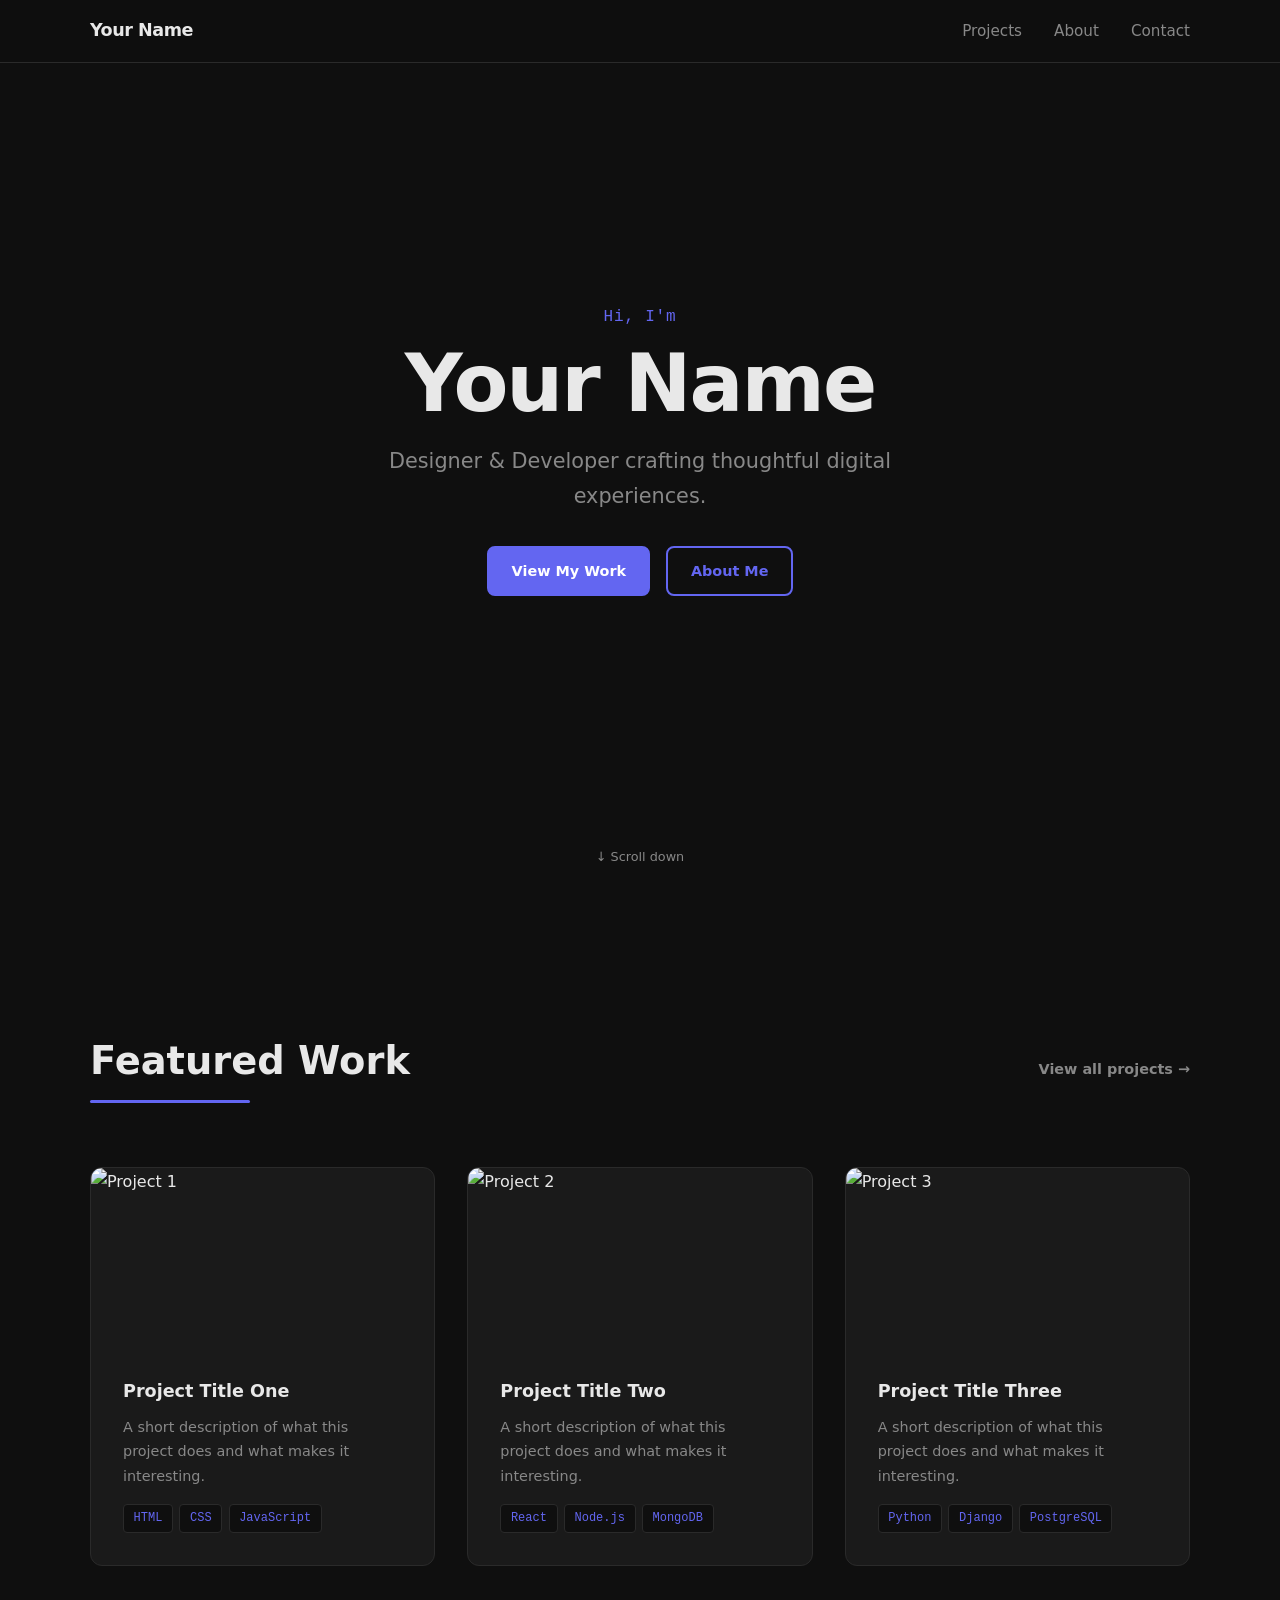
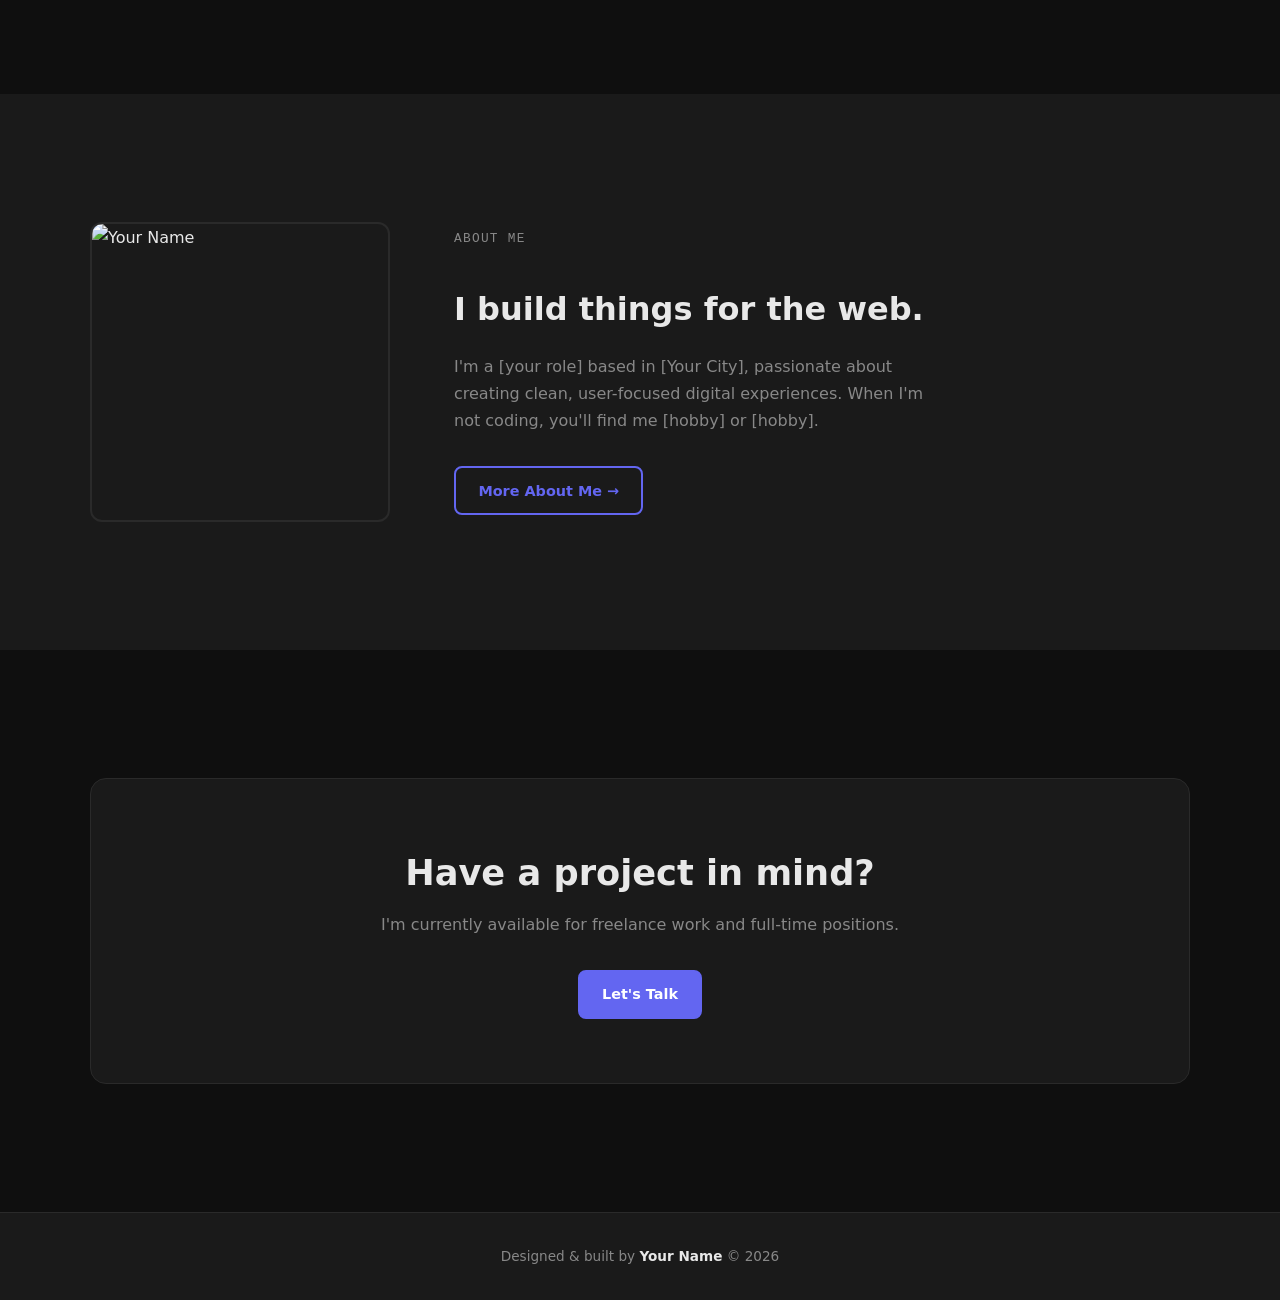
==== index.html @ aed9bfa1 "Initial portfolio website Co-Authored-By: Claude Sonnet 4.6 <noreply@anthropic.com>" ====
<!DOCTYPE html>
<html lang="en">
<head>
  <meta charset="UTF-8" />
  <meta name="viewport" content="width=device-width, initial-scale=1.0" />
  <title>Your Name — Portfolio</title>
  <link rel="stylesheet" href="styles.css" />
</head>
<body>

  <!-- ========== NAV ========== -->
  <nav id="navbar">
    <div class="nav-inner">
      <a class="nav-logo" href="index.html">Your Name</a>
      <ul class="nav-links">
        <li><a href="projects.html">Projects</a></li>
        <li><a href="about.html">About</a></li>
        <li><a href="contact.html">Contact</a></li>
      </ul>
      <button class="nav-toggle" aria-label="Toggle menu">&#9776;</button>
    </div>
  </nav>

  <!-- ========== HERO ========== -->
  <section id="hero">
    <div class="hero-content">
      <p class="hero-greeting">Hi, I'm</p>
      <h1 class="hero-name">Your Name</h1>
      <p class="hero-tagline">Designer &amp; Developer crafting thoughtful digital experiences.</p>
      <div class="hero-cta">
        <a href="projects.html" class="btn btn-primary">View My Work</a>
        <a href="about.html" class="btn btn-outline">About Me</a>
      </div>
    </div>
    <div class="hero-scroll-hint">&#8595; Scroll down</div>
  </section>

  <!-- ========== FEATURED WORK ========== -->
  <section id="featured">
    <div class="container">
      <div class="section-header">
        <h2 class="section-title">Featured Work</h2>
        <a href="projects.html" class="section-link">View all projects &rarr;</a>
      </div>
      <div class="projects-grid">

        <article class="project-card fade-in">
          <a href="projects/project-1.html" class="project-card-link">
            <div class="project-img">
              <img src="https://placehold.co/600x340?text=Project+1" alt="Project 1" />
            </div>
            <div class="project-info">
              <h3>Project Title One</h3>
              <p>A short description of what this project does and what makes it interesting.</p>
              <div class="project-tags">
                <span>HTML</span><span>CSS</span><span>JavaScript</span>
              </div>
            </div>
          </a>
        </article>

        <article class="project-card fade-in">
          <a href="projects/project-2.html" class="project-card-link">
            <div class="project-img">
              <img src="https://placehold.co/600x340?text=Project+2" alt="Project 2" />
            </div>
            <div class="project-info">
              <h3>Project Title Two</h3>
              <p>A short description of what this project does and what makes it interesting.</p>
              <div class="project-tags">
                <span>React</span><span>Node.js</span><span>MongoDB</span>
              </div>
            </div>
          </a>
        </article>

        <article class="project-card fade-in">
          <a href="projects/project-3.html" class="project-card-link">
            <div class="project-img">
              <img src="https://placehold.co/600x340?text=Project+3" alt="Project 3" />
            </div>
            <div class="project-info">
              <h3>Project Title Three</h3>
              <p>A short description of what this project does and what makes it interesting.</p>
              <div class="project-tags">
                <span>Python</span><span>Django</span><span>PostgreSQL</span>
              </div>
            </div>
          </a>
        </article>

      </div>
    </div>
  </section>

  <!-- ========== ABOUT TEASER ========== -->
  <section id="about-teaser">
    <div class="container">
      <div class="about-teaser-grid fade-in">
        <div class="about-teaser-photo">
          <img src="https://placehold.co/400x400?text=Your+Photo" alt="Your Name" />
        </div>
        <div class="about-teaser-text">
          <p class="label">About me</p>
          <h2>I build things for the web.</h2>
          <p>
            I'm a [your role] based in [Your City], passionate about creating
            clean, user-focused digital experiences. When I'm not coding, you'll
            find me [hobby] or [hobby].
          </p>
          <a href="about.html" class="btn btn-outline">More About Me &rarr;</a>
        </div>
      </div>
    </div>
  </section>

  <!-- ========== CTA BANNER ========== -->
  <section id="cta-banner">
    <div class="container">
      <div class="cta-banner-inner fade-in">
        <h2>Have a project in mind?</h2>
        <p>I'm currently available for freelance work and full-time positions.</p>
        <a href="contact.html" class="btn btn-primary">Let's Talk</a>
      </div>
    </div>
  </section>

  <!-- ========== FOOTER ========== -->
  <footer>
    <p>Designed &amp; built by <strong>Your Name</strong> &copy; <span class="year"></span></p>
  </footer>

  <script src="script.js"></script>
</body>
</html>
---- styles.css ----
/* ============================================================
   PORTFOLIO — STYLES
   Edit the variables below to change colors, fonts, and spacing
   ============================================================ */

/* ---------- DESIGN TOKENS ---------- */
:root {
  /* Colors — change these to match your brand */
  --color-bg:        #0f0f0f;
  --color-surface:   #1a1a1a;
  --color-border:    #2a2a2a;
  --color-text:      #e8e8e8;
  --color-muted:     #888888;
  --color-accent:    #6366f1;   /* indigo — swap for any hex you like */
  --color-accent-h:  #818cf8;   /* lighter hover state */

  /* Typography */
  --font-sans: 'Segoe UI', system-ui, -apple-system, sans-serif;
  --font-mono: 'Fira Code', 'Cascadia Code', monospace;

  /* Spacing scale */
  --space-xs:  0.5rem;
  --space-sm:  1rem;
  --space-md:  2rem;
  --space-lg:  4rem;
  --space-xl:  8rem;

  /* Layout */
  --max-width: 1100px;
  --radius:    8px;

  /* Transitions */
  --transition: 0.2s ease;
}

/* ---------- RESET & BASE ---------- */
*, *::before, *::after { box-sizing: border-box; margin: 0; padding: 0; }

html { scroll-behavior: smooth; }

body {
  font-family: var(--font-sans);
  background-color: var(--color-bg);
  color: var(--color-text);
  line-height: 1.7;
  font-size: 1rem;
}

img { display: block; max-width: 100%; height: auto; }

a { color: var(--color-accent); text-decoration: none; transition: color var(--transition); }
a:hover { color: var(--color-accent-h); }

ul { list-style: none; }

/* ---------- LAYOUT HELPERS ---------- */
.container {
  width: 90%;
  max-width: var(--max-width);
  margin-inline: auto;
}

section {
  padding: var(--space-xl) 0;
}

.section-title {
  font-size: clamp(1.6rem, 4vw, 2.4rem);
  font-weight: 700;
  margin-bottom: var(--space-lg);
  position: relative;
  display: inline-block;
}

.section-title::after {
  content: '';
  display: block;
  width: 50%;
  height: 3px;
  background: var(--color-accent);
  margin-top: 0.4rem;
  border-radius: 2px;
}

/* ---------- BUTTONS ---------- */
.btn {
  display: inline-block;
  padding: 0.65rem 1.4rem;
  border-radius: var(--radius);
  font-weight: 600;
  font-size: 0.9rem;
  cursor: pointer;
  border: 2px solid transparent;
  transition: background var(--transition), color var(--transition), border-color var(--transition), transform var(--transition);
}

.btn:hover { transform: translateY(-2px); }

.btn-primary {
  background: var(--color-accent);
  color: #fff;
  border-color: var(--color-accent);
}
.btn-primary:hover {
  background: var(--color-accent-h);
  border-color: var(--color-accent-h);
  color: #fff;
}

.btn-outline {
  background: transparent;
  color: var(--color-accent);
  border-color: var(--color-accent);
}
.btn-outline:hover {
  background: var(--color-accent);
  color: #fff;
}

.btn-sm { padding: 0.4rem 0.9rem; font-size: 0.8rem; }

/* ---------- NAVIGATION ---------- */
#navbar {
  position: fixed;
  top: 0;
  width: 100%;
  z-index: 1000;
  background: rgba(15, 15, 15, 0.85);
  backdrop-filter: blur(10px);
  border-bottom: 1px solid var(--color-border);
  transition: background var(--transition);
}

.nav-inner {
  display: flex;
  align-items: center;
  justify-content: space-between;
  max-width: var(--max-width);
  width: 90%;
  margin-inline: auto;
  padding: 1rem 0;
}

.nav-logo {
  font-weight: 700;
  font-size: 1.1rem;
  color: var(--color-text);
  letter-spacing: -0.5px;
}
.nav-logo:hover { color: var(--color-accent); }

.nav-links {
  display: flex;
  gap: var(--space-md);
}

.nav-links a {
  color: var(--color-muted);
  font-size: 0.95rem;
  font-weight: 500;
}
.nav-links a:hover { color: var(--color-text); }

.nav-toggle {
  display: none;
  background: none;
  border: none;
  color: var(--color-text);
  font-size: 1.5rem;
  cursor: pointer;
}

/* Mobile nav */
@media (max-width: 640px) {
  .nav-toggle { display: block; }

  .nav-links {
    display: none;
    flex-direction: column;
    position: absolute;
    top: 100%;
    left: 0;
    width: 100%;
    background: var(--color-surface);
    padding: var(--space-sm) var(--space-md);
    gap: var(--space-sm);
    border-bottom: 1px solid var(--color-border);
  }

  .nav-links.open { display: flex; }
}

/* ---------- HERO ---------- */
#hero {
  min-height: 100vh;
  display: flex;
  flex-direction: column;
  align-items: center;
  justify-content: center;
  text-align: center;
  padding: var(--space-lg) var(--space-sm);
  position: relative;
}

.hero-greeting {
  color: var(--color-accent);
  font-family: var(--font-mono);
  font-size: 1rem;
  margin-bottom: var(--space-xs);
  letter-spacing: 0.05em;
}

.hero-name {
  font-size: clamp(2.8rem, 8vw, 5rem);
  font-weight: 800;
  line-height: 1.1;
  letter-spacing: -2px;
  margin-bottom: var(--space-sm);
}

.hero-tagline {
  font-size: clamp(1rem, 2.5vw, 1.3rem);
  color: var(--color-muted);
  max-width: 520px;
  margin-bottom: var(--space-md);
}

.hero-cta {
  display: flex;
  gap: var(--space-sm);
  flex-wrap: wrap;
  justify-content: center;
}

.hero-scroll-hint {
  position: absolute;
  bottom: 2rem;
  font-size: 0.8rem;
  color: var(--color-muted);
  animation: bounce 2s infinite;
}

@keyframes bounce {
  0%, 100% { transform: translateY(0); }
  50%       { transform: translateY(6px); }
}

/* ---------- ABOUT ---------- */
#about { background: var(--color-surface); }

.about-grid {
  display: grid;
  grid-template-columns: 280px 1fr;
  gap: var(--space-lg);
  align-items: center;
}

.about-photo img {
  border-radius: 12px;
  width: 100%;
  aspect-ratio: 1;
  object-fit: cover;
  border: 2px solid var(--color-border);
}

.about-text p {
  color: var(--color-muted);
  margin-bottom: var(--space-sm);
}

.about-text strong { color: var(--color-text); }

@media (max-width: 768px) {
  .about-grid {
    grid-template-columns: 1fr;
    text-align: center;
  }
  .about-photo { max-width: 220px; margin-inline: auto; }
}

/* ---------- PROJECTS ---------- */
.projects-grid {
  display: grid;
  grid-template-columns: repeat(auto-fill, minmax(300px, 1fr));
  gap: var(--space-md);
}

.project-card {
  background: var(--color-surface);
  border: 1px solid var(--color-border);
  border-radius: 12px;
  overflow: hidden;
  transition: transform var(--transition), border-color var(--transition);
}
.project-card:hover {
  transform: translateY(-4px);
  border-color: var(--color-accent);
}

.project-img img {
  width: 100%;
  aspect-ratio: 16 / 9;
  object-fit: cover;
}

.project-info {
  padding: var(--space-sm) var(--space-md);
}

.project-info h3 {
  font-size: 1.1rem;
  font-weight: 700;
  margin-bottom: var(--space-xs);
}

.project-info p {
  color: var(--color-muted);
  font-size: 0.9rem;
  margin-bottom: var(--space-sm);
}

.project-tags {
  display: flex;
  flex-wrap: wrap;
  gap: 0.4rem;
  margin-bottom: var(--space-sm);
}

.project-tags span {
  background: var(--color-bg);
  color: var(--color-accent);
  font-size: 0.75rem;
  font-family: var(--font-mono);
  padding: 0.2rem 0.6rem;
  border-radius: 4px;
  border: 1px solid var(--color-border);
}

.project-links { display: flex; gap: var(--space-xs); }

/* ---------- SKILLS ---------- */
#skills { background: var(--color-surface); }

.skills-grid {
  display: grid;
  grid-template-columns: repeat(auto-fill, minmax(220px, 1fr));
  gap: var(--space-md);
}

.skill-group {
  background: var(--color-bg);
  border: 1px solid var(--color-border);
  border-radius: 12px;
  padding: var(--space-md);
}

.skill-group h3 {
  font-size: 1rem;
  font-weight: 700;
  color: var(--color-accent);
  margin-bottom: var(--space-sm);
  font-family: var(--font-mono);
}

.skill-group li {
  color: var(--color-muted);
  font-size: 0.9rem;
  padding: 0.3rem 0;
  border-bottom: 1px solid var(--color-border);
}
.skill-group li:last-child { border-bottom: none; }

/* ---------- CONTACT ---------- */
.contact-intro {
  color: var(--color-muted);
  max-width: 500px;
  margin-bottom: var(--space-md);
}

.contact-form {
  max-width: 680px;
  display: flex;
  flex-direction: column;
  gap: var(--space-sm);
}

.form-row {
  display: grid;
  grid-template-columns: 1fr 1fr;
  gap: var(--space-sm);
}

@media (max-width: 500px) {
  .form-row { grid-template-columns: 1fr; }
}

.form-group {
  display: flex;
  flex-direction: column;
  gap: 0.4rem;
}

label {
  font-size: 0.85rem;
  font-weight: 600;
  color: var(--color-muted);
}

input, textarea {
  background: var(--color-surface);
  border: 1px solid var(--color-border);
  border-radius: var(--radius);
  color: var(--color-text);
  font-family: var(--font-sans);
  font-size: 0.95rem;
  padding: 0.7rem 1rem;
  transition: border-color var(--transition);
  resize: vertical;
}

input:focus, textarea:focus {
  outline: none;
  border-color: var(--color-accent);
}

input::placeholder, textarea::placeholder { color: var(--color-muted); }

.social-links {
  display: flex;
  gap: var(--space-md);
  flex-wrap: wrap;
  margin-top: var(--space-lg);
}

.social-links a {
  color: var(--color-muted);
  font-weight: 600;
  font-size: 0.9rem;
  transition: color var(--transition);
}
.social-links a:hover { color: var(--color-accent); }

/* ---------- FOOTER ---------- */
footer {
  background: var(--color-surface);
  border-top: 1px solid var(--color-border);
  text-align: center;
  padding: var(--space-md);
  color: var(--color-muted);
  font-size: 0.85rem;
}

footer strong { color: var(--color-text); }

/* ---------- SCROLL FADE-IN ---------- */
.fade-in {
  opacity: 0;
  transform: translateY(20px);
  transition: opacity 0.5s ease, transform 0.5s ease;
}
.fade-in.visible {
  opacity: 1;
  transform: translateY(0);
}

/* ---------- ACTIVE NAV LINK ---------- */
.nav-links a.active { color: var(--color-accent); }

/* ---------- LABEL / EYEBROW TEXT ---------- */
.label {
  font-family: var(--font-mono);
  font-size: 0.8rem;
  color: var(--color-accent);
  letter-spacing: 0.1em;
  text-transform: uppercase;
  margin-bottom: var(--space-xs);
}

/* ---------- SECTION HEADER (title + link row) ---------- */
.section-header {
  display: flex;
  align-items: baseline;
  justify-content: space-between;
  flex-wrap: wrap;
  gap: var(--space-sm);
  margin-bottom: var(--space-lg);
}
.section-header .section-title { margin-bottom: 0; }
.section-link {
  font-size: 0.9rem;
  font-weight: 600;
  color: var(--color-muted);
  white-space: nowrap;
}
.section-link:hover { color: var(--color-accent); }

/* ---------- PAGE HERO (inner pages) ---------- */
.page-hero {
  padding: calc(var(--space-xl) + 60px) 0 var(--space-lg);
  border-bottom: 1px solid var(--color-border);
}
.page-hero h1 {
  font-size: clamp(2.2rem, 6vw, 4rem);
  font-weight: 800;
  letter-spacing: -2px;
  line-height: 1.1;
  margin-bottom: var(--space-sm);
}
.page-hero-sub {
  color: var(--color-muted);
  max-width: 560px;
  font-size: 1.05rem;
}

/* ---------- PROJECT TILES (projects.html) ---------- */
.filter-tabs {
  display: flex;
  gap: var(--space-xs);
  margin-bottom: var(--space-lg);
  flex-wrap: wrap;
}
.filter-btn {
  background: var(--color-surface);
  border: 1px solid var(--color-border);
  color: var(--color-muted);
  border-radius: 999px;
  padding: 0.35rem 1rem;
  font-size: 0.85rem;
  font-weight: 500;
  cursor: pointer;
  transition: all var(--transition);
}
.filter-btn:hover,
.filter-btn.active {
  background: var(--color-accent);
  border-color: var(--color-accent);
  color: #fff;
}

.tiles-grid {
  display: grid;
  grid-template-columns: repeat(auto-fill, minmax(320px, 1fr));
  gap: var(--space-md);
  padding-bottom: var(--space-xl);
}

.project-tile {
  display: block;
  background: var(--color-surface);
  border: 1px solid var(--color-border);
  border-radius: 14px;
  overflow: hidden;
  text-decoration: none;
  color: inherit;
  transition: transform var(--transition), border-color var(--transition), box-shadow var(--transition);
}
.project-tile:hover {
  transform: translateY(-6px);
  border-color: var(--color-accent);
  box-shadow: 0 12px 40px rgba(99, 102, 241, 0.15);
  color: inherit;
}

.tile-img {
  position: relative;
  overflow: hidden;
}
.tile-img img {
  width: 100%;
  aspect-ratio: 16 / 9;
  object-fit: cover;
  transition: transform 0.4s ease;
}
.project-tile:hover .tile-img img { transform: scale(1.04); }

.tile-num {
  position: absolute;
  top: var(--space-sm);
  right: var(--space-sm);
  font-family: var(--font-mono);
  font-size: 0.75rem;
  font-weight: 700;
  background: rgba(15, 15, 15, 0.75);
  backdrop-filter: blur(6px);
  color: var(--color-accent);
  padding: 0.2rem 0.5rem;
  border-radius: 4px;
  border: 1px solid var(--color-border);
}

.tile-body {
  padding: var(--space-md);
  display: flex;
  flex-direction: column;
  gap: var(--space-xs);
}

.tile-category {
  font-family: var(--font-mono);
  font-size: 0.72rem;
  color: var(--color-accent);
  text-transform: uppercase;
  letter-spacing: 0.08em;
}

.tile-title {
  font-size: 1.25rem;
  font-weight: 700;
  letter-spacing: -0.5px;
}

.tile-desc {
  color: var(--color-muted);
  font-size: 0.88rem;
  line-height: 1.6;
}

.tile-arrow {
  display: inline-block;
  margin-top: var(--space-xs);
  font-size: 0.85rem;
  font-weight: 600;
  color: var(--color-accent);
  transition: gap var(--transition);
}
.project-tile:hover .tile-arrow { color: var(--color-accent-h); }

/* ---------- PROJECT CARD LINK WRAPPER ---------- */
.project-card-link {
  display: block;
  color: inherit;
  text-decoration: none;
}
.project-card-link:hover { color: inherit; }
.project-card { cursor: pointer; }

/* ---------- ABOUT TEASER (landing page) ---------- */
#about-teaser { background: var(--color-surface); }

.about-teaser-grid {
  display: grid;
  grid-template-columns: 300px 1fr;
  gap: var(--space-lg);
  align-items: center;
}
.about-teaser-photo img {
  border-radius: 12px;
  width: 100%;
  aspect-ratio: 1;
  object-fit: cover;
  border: 2px solid var(--color-border);
}
.about-teaser-text h2 {
  font-size: clamp(1.5rem, 3vw, 2rem);
  font-weight: 700;
  margin-bottom: var(--space-sm);
}
.about-teaser-text p {
  color: var(--color-muted);
  margin-bottom: var(--space-md);
  max-width: 480px;
}
@media (max-width: 768px) {
  .about-teaser-grid {
    grid-template-columns: 1fr;
    text-align: center;
  }
  .about-teaser-photo { max-width: 200px; margin-inline: auto; }
  .about-teaser-text p { margin-inline: auto; }
}

/* ---------- CTA BANNER (landing page) ---------- */
#cta-banner { background: var(--color-bg); }

.cta-banner-inner {
  background: var(--color-surface);
  border: 1px solid var(--color-border);
  border-radius: 16px;
  padding: var(--space-lg) var(--space-md);
  text-align: center;
}
.cta-banner-inner h2 {
  font-size: clamp(1.5rem, 3vw, 2.2rem);
  font-weight: 700;
  margin-bottom: var(--space-xs);
}
.cta-banner-inner p {
  color: var(--color-muted);
  margin-bottom: var(--space-md);
}

/* ---------- ABOUT ACTIONS ---------- */
.about-actions {
  display: flex;
  gap: var(--space-sm);
  flex-wrap: wrap;
  margin-top: var(--space-md);
}

/* ---------- FULL ABOUT PAGE (about.html) ---------- */
.about-text h2 {
  font-size: clamp(1.4rem, 3vw, 1.9rem);
  font-weight: 700;
  margin-bottom: var(--space-sm);
}
.about-photo img {
  border-radius: 12px;
  width: 100%;
  object-fit: cover;
  border: 2px solid var(--color-border);
}

/* ---------- EXPERIENCE TIMELINE ---------- */
#experience { background: var(--color-surface); }

.timeline {
  display: flex;
  flex-direction: column;
  gap: 0;
  position: relative;
  padding-left: 2rem;
}
.timeline::before {
  content: '';
  position: absolute;
  left: 0;
  top: 0.5rem;
  bottom: 0.5rem;
  width: 2px;
  background: var(--color-border);
}

.timeline-item {
  position: relative;
  padding-left: var(--space-md);
  padding-bottom: var(--space-lg);
}
.timeline-item::before {
  content: '';
  position: absolute;
  left: -2rem;
  top: 0.55rem;
  width: 10px;
  height: 10px;
  background: var(--color-accent);
  border-radius: 50%;
  border: 2px solid var(--color-bg);
  transform: translateX(calc(50% - 1px));
}

.timeline-date {
  font-family: var(--font-mono);
  font-size: 0.78rem;
  color: var(--color-accent);
  margin-bottom: 0.3rem;
  letter-spacing: 0.05em;
}
.timeline-item h3 {
  font-size: 1.05rem;
  font-weight: 700;
  margin-bottom: 0.2rem;
}
.timeline-place {
  color: var(--color-muted);
  font-size: 0.85rem;
  margin-bottom: 0.5rem;
}
.timeline-item > p:last-child {
  color: var(--color-muted);
  font-size: 0.9rem;
}

/* ---------- FUN FACTS ---------- */
.fun-facts-grid {
  display: grid;
  grid-template-columns: repeat(auto-fill, minmax(200px, 1fr));
  gap: var(--space-md);
}
.fun-fact {
  background: var(--color-surface);
  border: 1px solid var(--color-border);
  border-radius: 12px;
  padding: var(--space-md);
  text-align: center;
}
.fun-fact-icon {
  font-size: 2rem;
  display: block;
  margin-bottom: var(--space-xs);
}
.fun-fact h3 {
  font-size: 0.95rem;
  font-weight: 700;
  margin-bottom: 0.4rem;
}
.fun-fact p {
  color: var(--color-muted);
  font-size: 0.85rem;
}

/* ---------- CONTACT SPLIT LAYOUT ---------- */
.contact-split {
  display: grid;
  grid-template-columns: 1fr 420px;
  gap: var(--space-lg);
  align-items: start;
  padding-bottom: var(--space-xl);
}
@media (max-width: 900px) {
  .contact-split { grid-template-columns: 1fr; }
}

.contact-form-col h2,
.contact-info-col h2 {
  font-size: 1.2rem;
  font-weight: 700;
  margin-bottom: var(--space-md);
}

.contact-info-block { margin-bottom: var(--space-lg); }

.contact-detail-list {
  display: flex;
  flex-direction: column;
  gap: var(--space-sm);
}
.contact-detail-list li {
  display: flex;
  flex-direction: column;
  gap: 0.2rem;
}
.detail-label {
  font-size: 0.75rem;
  font-weight: 700;
  color: var(--color-muted);
  text-transform: uppercase;
  letter-spacing: 0.08em;
  font-family: var(--font-mono);
}
.contact-detail-list a {
  font-size: 0.95rem;
  color: var(--color-text);
  font-weight: 500;
}
.contact-detail-list a:hover { color: var(--color-accent); }

/* ---------- FAQ ---------- */
.faq-list {
  display: flex;
  flex-direction: column;
  gap: var(--space-xs);
}
.faq-item {
  background: var(--color-surface);
  border: 1px solid var(--color-border);
  border-radius: var(--radius);
  overflow: hidden;
}
.faq-item summary {
  padding: 0.9rem 1rem;
  font-size: 0.9rem;
  font-weight: 600;
  cursor: pointer;
  list-style: none;
  display: flex;
  justify-content: space-between;
  align-items: center;
  color: var(--color-text);
}
.faq-item summary::-webkit-details-marker { display: none; }
.faq-item summary::after {
  content: '+';
  color: var(--color-accent);
  font-size: 1.1rem;
  font-weight: 400;
  transition: transform var(--transition);
}
.faq-item[open] summary::after { content: '−'; }
.faq-item p {
  padding: 0 1rem 0.9rem;
  color: var(--color-muted);
  font-size: 0.88rem;
}

/* ---------- PROJECT DETAIL PAGE ---------- */
.back-link-bar {
  padding: calc(80px + var(--space-sm)) 0 var(--space-sm);
}
.back-link {
  font-size: 0.85rem;
  font-weight: 600;
  color: var(--color-muted);
  transition: color var(--transition);
}
.back-link:hover { color: var(--color-accent); }

.project-detail-hero {
  width: 100%;
  max-height: 500px;
  overflow: hidden;
  border-bottom: 1px solid var(--color-border);
}
.project-detail-hero img {
  width: 100%;
  height: 100%;
  object-fit: cover;
}

.project-detail { padding-top: var(--space-lg); }

.project-detail-layout {
  display: grid;
  grid-template-columns: 1fr 260px;
  gap: var(--space-lg);
  align-items: start;
}
@media (max-width: 820px) {
  .project-detail-layout {
    grid-template-columns: 1fr;
  }
  .project-detail-sidebar { order: -1; }
}

.project-detail-main .tile-category { margin-bottom: var(--space-xs); display: block; }
.project-detail-main h1 {
  font-size: clamp(1.8rem, 5vw, 3rem);
  font-weight: 800;
  letter-spacing: -1.5px;
  margin-bottom: var(--space-lg);
}
.project-detail-main h2 {
  font-size: 1.1rem;
  font-weight: 700;
  margin-top: var(--space-md);
  margin-bottom: 0.5rem;
  color: var(--color-text);
}
.project-detail-main p {
  color: var(--color-muted);
  font-size: 0.97rem;
  margin-bottom: var(--space-sm);
}

.project-screenshots {
  display: flex;
  flex-direction: column;
  gap: var(--space-sm);
  margin-top: var(--space-lg);
}
.project-screenshots img {
  border-radius: var(--radius);
  border: 1px solid var(--color-border);
  width: 100%;
}

.project-detail-sidebar {
  position: sticky;
  top: 100px;
  display: flex;
  flex-direction: column;
  gap: var(--space-md);
}
.sidebar-block {
  background: var(--color-surface);
  border: 1px solid var(--color-border);
  border-radius: var(--radius);
  padding: var(--space-sm) var(--space-md);
}
.sidebar-block h3 {
  font-size: 0.72rem;
  font-weight: 700;
  text-transform: uppercase;
  letter-spacing: 0.1em;
  color: var(--color-muted);
  font-family: var(--font-mono);
  margin-bottom: 0.5rem;
}
.sidebar-block p { color: var(--color-text); font-size: 0.9rem; }

.sidebar-links {
  display: flex;
  flex-direction: column;
  gap: var(--space-xs);
}
.sidebar-links li { list-style: none; }
.sidebar-links .btn { width: 100%; text-align: center; }

/* ---------- PROJECT PREV/NEXT NAV ---------- */
.project-nav {
  border-top: 1px solid var(--color-border);
  padding: var(--space-md) 0;
  margin-top: var(--space-lg);
}
.project-nav-inner {
  display: flex;
  justify-content: space-between;
  align-items: center;
}
.project-nav-prev,
.project-nav-next {
  display: flex;
  flex-direction: column;
  gap: 0.2rem;
  color: var(--color-muted);
  font-size: 0.85rem;
  transition: color var(--transition);
}
.project-nav-next { text-align: right; }
.project-nav-prev:hover,
.project-nav-next:hover { color: var(--color-accent); }
.nav-label {
  font-size: 0.72rem;
  text-transform: uppercase;
  letter-spacing: 0.08em;
  font-family: var(--font-mono);
}
.nav-title { font-weight: 700; font-size: 0.95rem; color: var(--color-text); }
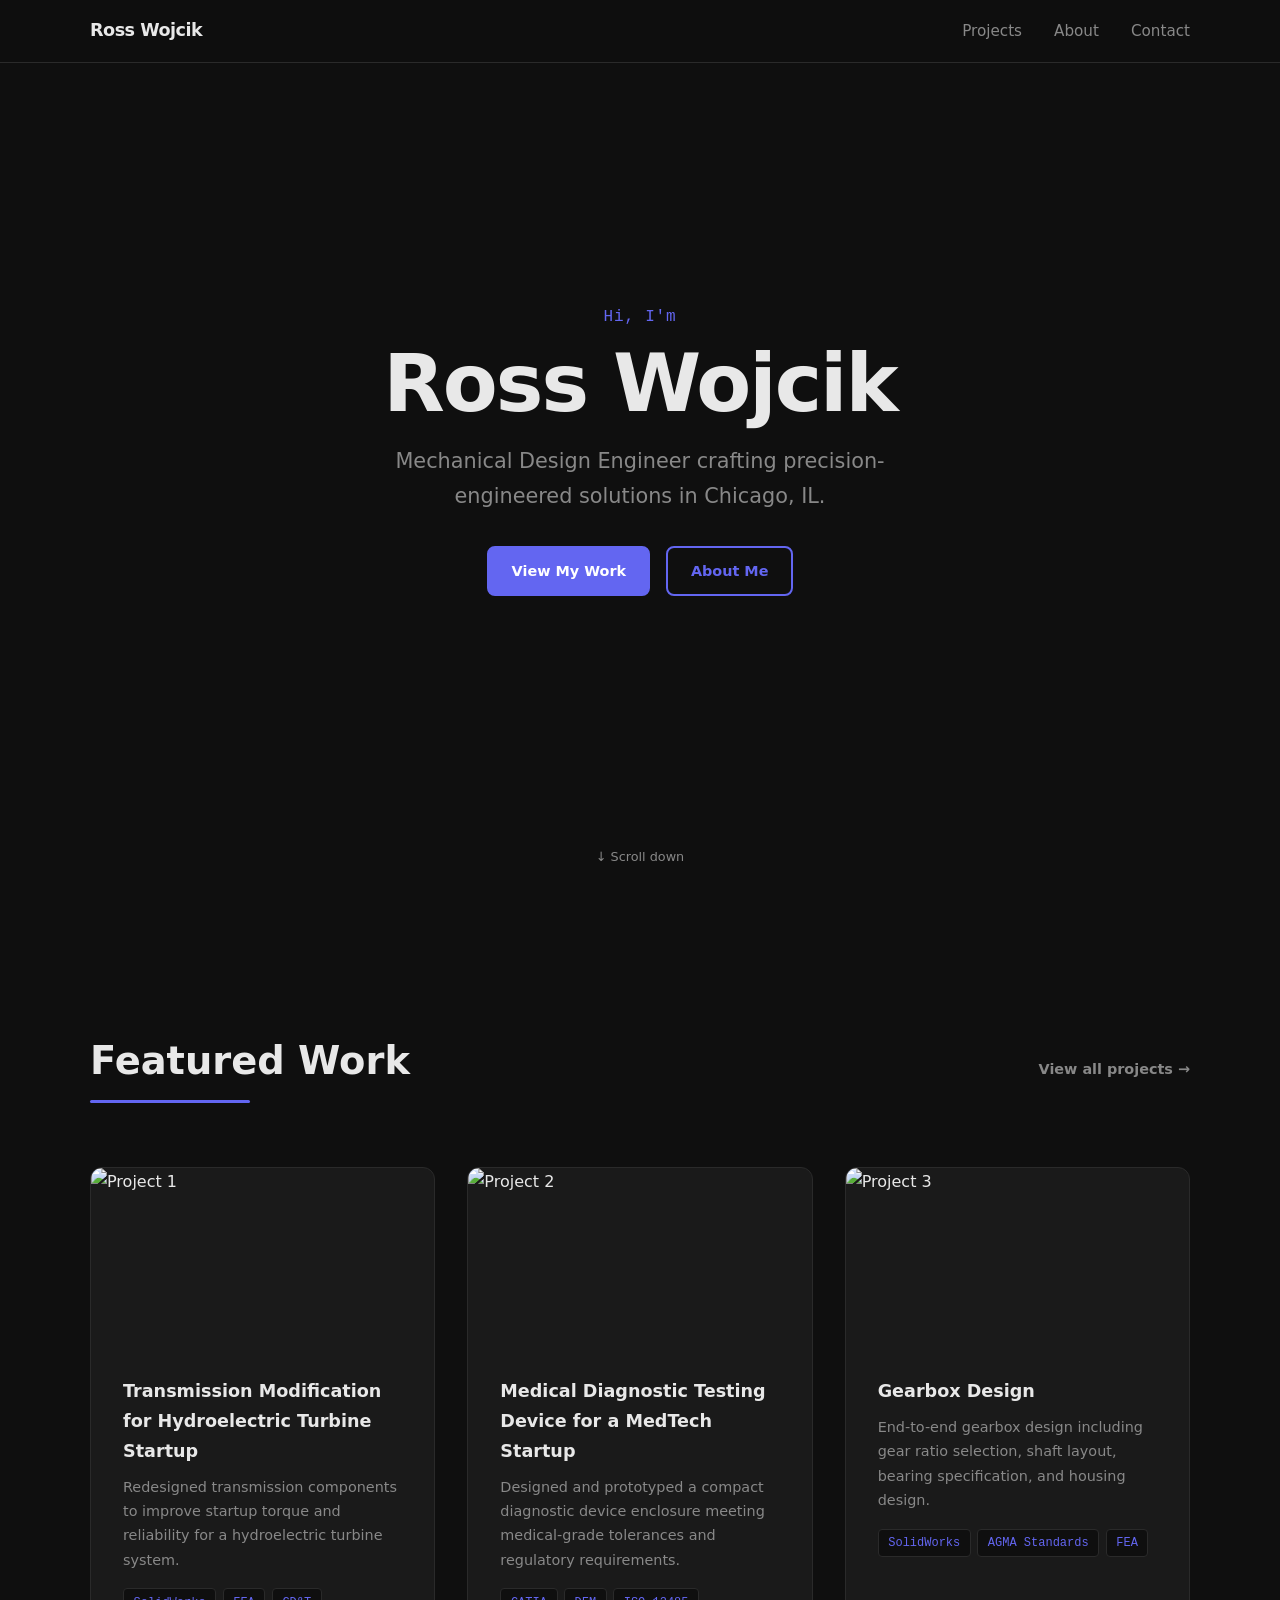
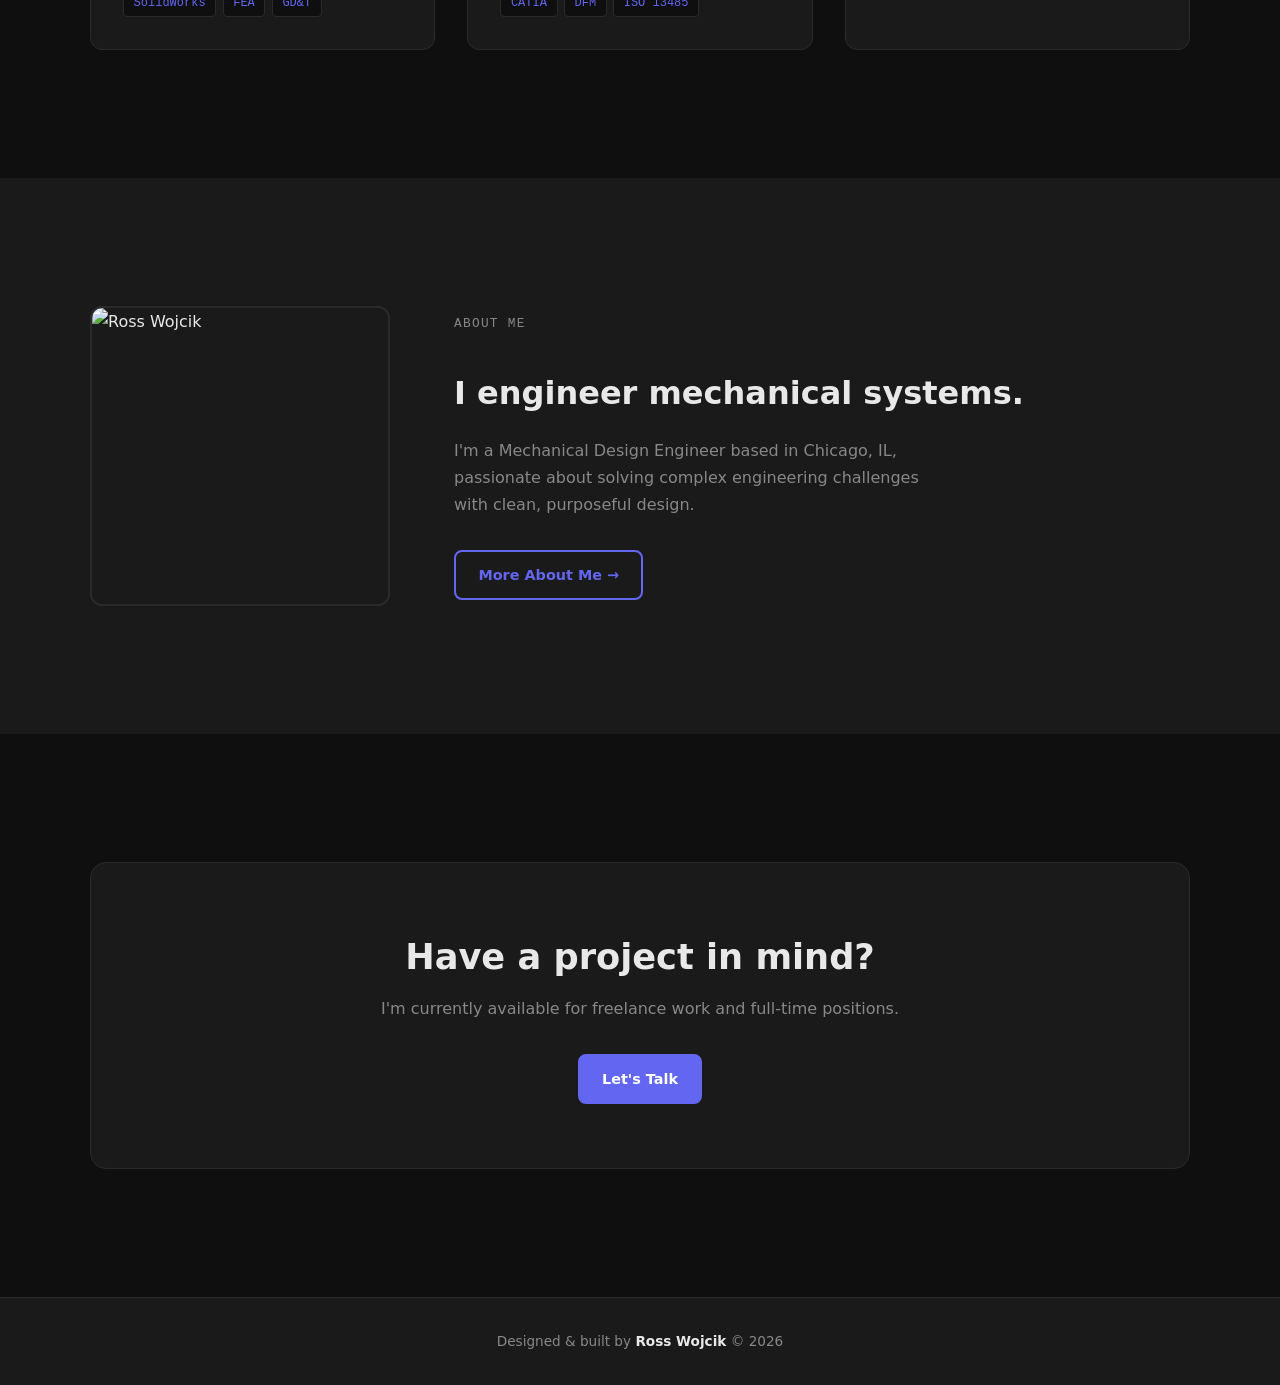
==== commit 86efe381: "Add personal info, project titles, and engineering skills Co-Authored-By: Claude Sonnet 4.6 <noreply" ====
--- a/index.html
+++ b/index.html
@@ -3,7 +3,7 @@
 <head>
   <meta charset="UTF-8" />
   <meta name="viewport" content="width=device-width, initial-scale=1.0" />
-  <title>Your Name — Portfolio</title>
+  <title>Ross Wojcik — Mechanical Design Engineer</title>
   <link rel="stylesheet" href="styles.css" />
 </head>
 <body>
@@ -11,7 +11,7 @@
   <!-- ========== NAV ========== -->
   <nav id="navbar">
     <div class="nav-inner">
-      <a class="nav-logo" href="index.html">Your Name</a>
+      <a class="nav-logo" href="index.html">Ross Wojcik</a>
       <ul class="nav-links">
         <li><a href="projects.html">Projects</a></li>
         <li><a href="about.html">About</a></li>
@@ -25,8 +25,8 @@
   <section id="hero">
     <div class="hero-content">
       <p class="hero-greeting">Hi, I'm</p>
-      <h1 class="hero-name">Your Name</h1>
-      <p class="hero-tagline">Designer &amp; Developer crafting thoughtful digital experiences.</p>
+      <h1 class="hero-name">Ross Wojcik</h1>
+      <p class="hero-tagline">Mechanical Design Engineer crafting precision-engineered solutions in Chicago, IL.</p>
       <div class="hero-cta">
         <a href="projects.html" class="btn btn-primary">View My Work</a>
         <a href="about.html" class="btn btn-outline">About Me</a>
@@ -50,10 +50,10 @@
               <img src="https://placehold.co/600x340?text=Project+1" alt="Project 1" />
             </div>
             <div class="project-info">
-              <h3>Project Title One</h3>
-              <p>A short description of what this project does and what makes it interesting.</p>
+              <h3>Transmission Modification for Hydroelectric Turbine Startup</h3>
+              <p>Redesigned transmission components to improve startup torque and reliability for a hydroelectric turbine system.</p>
               <div class="project-tags">
-                <span>HTML</span><span>CSS</span><span>JavaScript</span>
+                <span>SolidWorks</span><span>FEA</span><span>GD&amp;T</span>
               </div>
             </div>
           </a>
@@ -65,10 +65,10 @@
               <img src="https://placehold.co/600x340?text=Project+2" alt="Project 2" />
             </div>
             <div class="project-info">
-              <h3>Project Title Two</h3>
-              <p>A short description of what this project does and what makes it interesting.</p>
+              <h3>Medical Diagnostic Testing Device for a MedTech Startup</h3>
+              <p>Designed and prototyped a compact diagnostic device enclosure meeting medical-grade tolerances and regulatory requirements.</p>
               <div class="project-tags">
-                <span>React</span><span>Node.js</span><span>MongoDB</span>
+                <span>CATIA</span><span>DFM</span><span>ISO 13485</span>
               </div>
             </div>
           </a>
@@ -80,10 +80,10 @@
               <img src="https://placehold.co/600x340?text=Project+3" alt="Project 3" />
             </div>
             <div class="project-info">
-              <h3>Project Title Three</h3>
-              <p>A short description of what this project does and what makes it interesting.</p>
+              <h3>Gearbox Design</h3>
+              <p>End-to-end gearbox design including gear ratio selection, shaft layout, bearing specification, and housing design.</p>
               <div class="project-tags">
-                <span>Python</span><span>Django</span><span>PostgreSQL</span>
+                <span>SolidWorks</span><span>AGMA Standards</span><span>FEA</span>
               </div>
             </div>
           </a>
@@ -98,15 +98,14 @@
     <div class="container">
       <div class="about-teaser-grid fade-in">
         <div class="about-teaser-photo">
-          <img src="https://placehold.co/400x400?text=Your+Photo" alt="Your Name" />
+          <img src="https://placehold.co/400x400?text=Your+Photo" alt="Ross Wojcik" />
         </div>
         <div class="about-teaser-text">
           <p class="label">About me</p>
-          <h2>I build things for the web.</h2>
+          <h2>I engineer mechanical systems.</h2>
           <p>
-            I'm a [your role] based in [Your City], passionate about creating
-            clean, user-focused digital experiences. When I'm not coding, you'll
-            find me [hobby] or [hobby].
+            I'm a Mechanical Design Engineer based in Chicago, IL, passionate about
+            solving complex engineering challenges with clean, purposeful design.
           </p>
           <a href="about.html" class="btn btn-outline">More About Me &rarr;</a>
         </div>
@@ -127,7 +126,7 @@
 
   <!-- ========== FOOTER ========== -->
   <footer>
-    <p>Designed &amp; built by <strong>Your Name</strong> &copy; <span class="year"></span></p>
+    <p>Designed &amp; built by <strong>Ross Wojcik</strong> &copy; <span class="year"></span></p>
   </footer>
 
   <script src="script.js"></script>
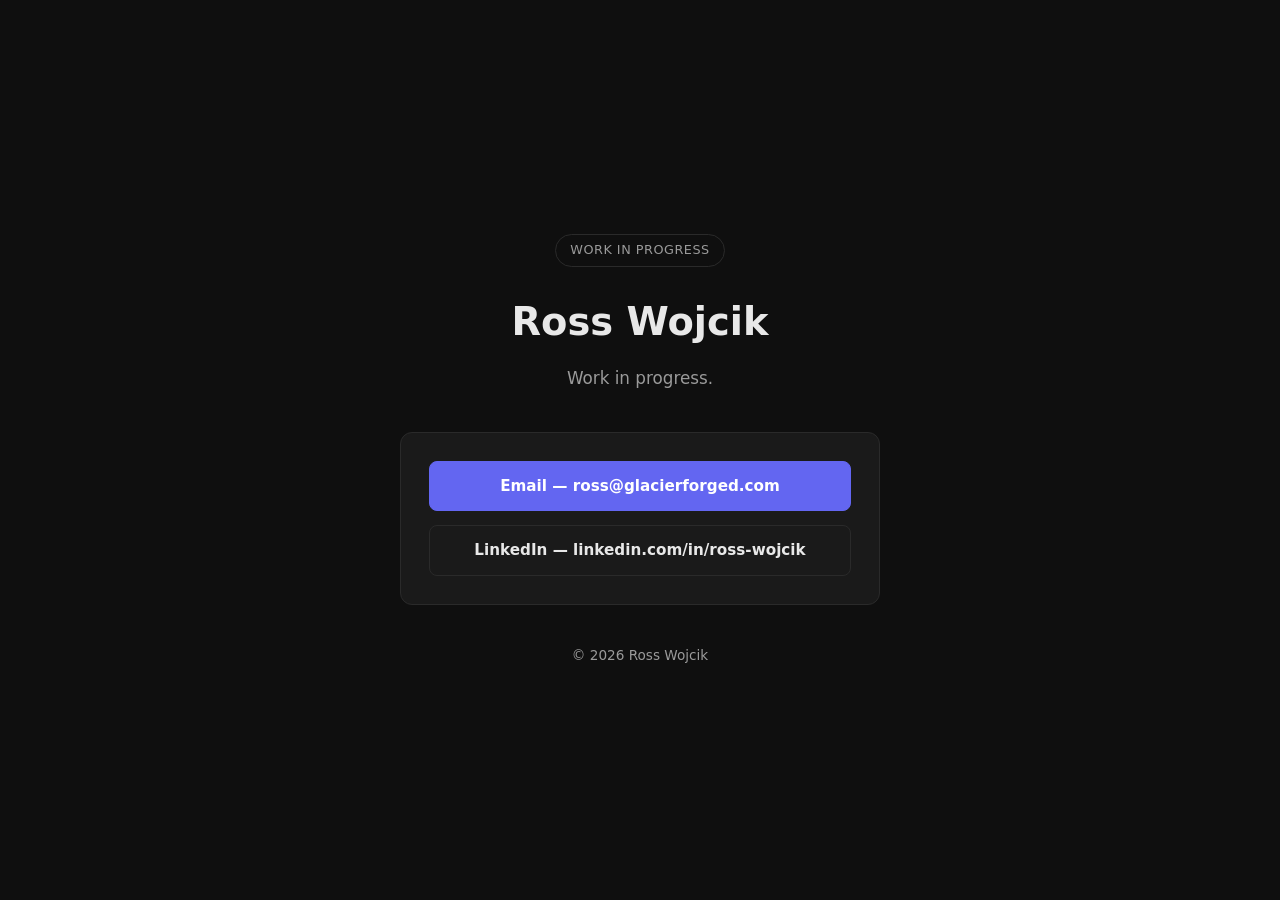
==== commit 0b19396d: "Update index.html" ====
--- a/index.html
+++ b/index.html
@@ -3,132 +3,128 @@
 <head>
   <meta charset="UTF-8" />
   <meta name="viewport" content="width=device-width, initial-scale=1.0" />
-  <title>Ross Wojcik — Mechanical Design Engineer</title>
-  <link rel="stylesheet" href="styles.css" />
+  <title>Ross Wojcik — Get In Touch</title>
+  <style>
+    :root {
+      --color-bg:        #0f0f0f;
+      --color-surface:   #1a1a1a;
+      --color-border:    #2a2a2a;
+      --color-text:      #e8e8e8;
+      --color-muted:     #9a9a9a;
+      --color-accent:    #6366f1;
+      --color-accent-h:  #818cf8;
+      --font-sans: 'Segoe UI', system-ui, -apple-system, sans-serif;
+    }
+
+    * { box-sizing: border-box; margin: 0; padding: 0; }
+
+    html, body {
+      height: 100%;
+    }
+
+    body {
+      font-family: var(--font-sans);
+      background-color: var(--color-bg);
+      color: var(--color-text);
+      line-height: 1.6;
+      display: flex;
+      align-items: center;
+      justify-content: center;
+      padding: 1.5rem;
+    }
+
+    main {
+      max-width: 480px;
+      width: 100%;
+      text-align: center;
+    }
+
+    .badge {
+      display: inline-block;
+      padding: 0.35rem 0.9rem;
+      border: 1px solid var(--color-border);
+      border-radius: 999px;
+      color: var(--color-muted);
+      font-size: 0.8rem;
+      letter-spacing: 0.04em;
+      text-transform: uppercase;
+      margin-bottom: 1.5rem;
+    }
+
+    h1 {
+      font-size: clamp(1.8rem, 5vw, 2.4rem);
+      font-weight: 700;
+      margin-bottom: 0.75rem;
+    }
+
+    p.sub {
+      color: var(--color-muted);
+      font-size: 1.05rem;
+      margin-bottom: 2.5rem;
+    }
+
+    .contact-card {
+      background: var(--color-surface);
+      border: 1px solid var(--color-border);
+      border-radius: 12px;
+      padding: 1.75rem;
+      display: flex;
+      flex-direction: column;
+      gap: 0.9rem;
+    }
+
+    .contact-link {
+      display: flex;
+      align-items: center;
+      justify-content: center;
+      gap: 0.6rem;
+      padding: 0.75rem 1rem;
+      border-radius: 8px;
+      border: 1px solid var(--color-border);
+      color: var(--color-text);
+      text-decoration: none;
+      font-weight: 600;
+      font-size: 0.95rem;
+      transition: border-color 0.2s ease, color 0.2s ease, transform 0.2s ease;
+    }
+
+    .contact-link:hover {
+      border-color: var(--color-accent-h);
+      color: var(--color-accent-h);
+      transform: translateY(-1px);
+    }
+
+    .contact-link.primary {
+      background: var(--color-accent);
+      border-color: var(--color-accent);
+      color: #fff;
+    }
+
+    .contact-link.primary:hover {
+      background: var(--color-accent-h);
+      border-color: var(--color-accent-h);
+      color: #fff;
+    }
+
+    footer {
+      margin-top: 2.5rem;
+      color: var(--color-muted);
+      font-size: 0.85rem;
+    }
+  </style>
 </head>
 <body>
+  <main>
+    <span class="badge">Work in Progress</span>
+    <h1>Ross Wojcik</h1>
+    <p class="sub">Work in progress.</p>
 
-  <!-- ========== NAV ========== -->
-  <nav id="navbar">
-    <div class="nav-inner">
-      <a class="nav-logo" href="index.html">Ross Wojcik</a>
-      <ul class="nav-links">
-        <li><a href="projects.html">Projects</a></li>
-        <li><a href="about.html">About</a></li>
-        <li><a href="contact.html">Contact</a></li>
-      </ul>
-      <button class="nav-toggle" aria-label="Toggle menu">&#9776;</button>
+    <div class="contact-card">
+      <a class="contact-link primary" href="mailto:ross@glacierforged.com">Email — ross@glacierforged.com</a>
+      <a class="contact-link" href="https://linkedin.com/in/ross-wojcik/" target="_blank" rel="noopener noreferrer">LinkedIn — linkedin.com/in/ross-wojcik</a>
     </div>
-  </nav>
 
-  <!-- ========== HERO ========== -->
-  <section id="hero">
-    <div class="hero-content">
-      <p class="hero-greeting">Hi, I'm</p>
-      <h1 class="hero-name">Ross Wojcik</h1>
-      <p class="hero-tagline">Mechanical Design Engineer crafting precision-engineered solutions in Chicago, IL.</p>
-      <div class="hero-cta">
-        <a href="projects.html" class="btn btn-primary">View My Work</a>
-        <a href="about.html" class="btn btn-outline">About Me</a>
-      </div>
-    </div>
-    <div class="hero-scroll-hint">&#8595; Scroll down</div>
-  </section>
-
-  <!-- ========== FEATURED WORK ========== -->
-  <section id="featured">
-    <div class="container">
-      <div class="section-header">
-        <h2 class="section-title">Featured Work</h2>
-        <a href="projects.html" class="section-link">View all projects &rarr;</a>
-      </div>
-      <div class="projects-grid">
-
-        <article class="project-card fade-in">
-          <a href="projects/project-1.html" class="project-card-link">
-            <div class="project-img">
-              <img src="https://placehold.co/600x340?text=Project+1" alt="Project 1" />
-            </div>
-            <div class="project-info">
-              <h3>Transmission Modification for Hydroelectric Turbine Startup</h3>
-              <p>Redesigned transmission components to improve startup torque and reliability for a hydroelectric turbine system.</p>
-              <div class="project-tags">
-                <span>SolidWorks</span><span>FEA</span><span>GD&amp;T</span>
-              </div>
-            </div>
-          </a>
-        </article>
-
-        <article class="project-card fade-in">
-          <a href="projects/project-2.html" class="project-card-link">
-            <div class="project-img">
-              <img src="https://placehold.co/600x340?text=Project+2" alt="Project 2" />
-            </div>
-            <div class="project-info">
-              <h3>Medical Diagnostic Testing Device for a MedTech Startup</h3>
-              <p>Designed and prototyped a compact diagnostic device enclosure meeting medical-grade tolerances and regulatory requirements.</p>
-              <div class="project-tags">
-                <span>CATIA</span><span>DFM</span><span>ISO 13485</span>
-              </div>
-            </div>
-          </a>
-        </article>
-
-        <article class="project-card fade-in">
-          <a href="projects/project-3.html" class="project-card-link">
-            <div class="project-img">
-              <img src="https://placehold.co/600x340?text=Project+3" alt="Project 3" />
-            </div>
-            <div class="project-info">
-              <h3>Gearbox Design</h3>
-              <p>End-to-end gearbox design including gear ratio selection, shaft layout, bearing specification, and housing design.</p>
-              <div class="project-tags">
-                <span>SolidWorks</span><span>AGMA Standards</span><span>FEA</span>
-              </div>
-            </div>
-          </a>
-        </article>
-
-      </div>
-    </div>
-  </section>
-
-  <!-- ========== ABOUT TEASER ========== -->
-  <section id="about-teaser">
-    <div class="container">
-      <div class="about-teaser-grid fade-in">
-        <div class="about-teaser-photo">
-          <img src="https://placehold.co/400x400?text=Your+Photo" alt="Ross Wojcik" />
-        </div>
-        <div class="about-teaser-text">
-          <p class="label">About me</p>
-          <h2>I engineer mechanical systems.</h2>
-          <p>
-            I'm a Mechanical Design Engineer based in Chicago, IL, passionate about
-            solving complex engineering challenges with clean, purposeful design.
-          </p>
-          <a href="about.html" class="btn btn-outline">More About Me &rarr;</a>
-        </div>
-      </div>
-    </div>
-  </section>
-
-  <!-- ========== CTA BANNER ========== -->
-  <section id="cta-banner">
-    <div class="container">
-      <div class="cta-banner-inner fade-in">
-        <h2>Have a project in mind?</h2>
-        <p>I'm currently available for freelance work and full-time positions.</p>
-        <a href="contact.html" class="btn btn-primary">Let's Talk</a>
-      </div>
-    </div>
-  </section>
-
-  <!-- ========== FOOTER ========== -->
-  <footer>
-    <p>Designed &amp; built by <strong>Ross Wojcik</strong> &copy; <span class="year"></span></p>
-  </footer>
-
-  <script src="script.js"></script>
+    <footer>&copy; 2026 Ross Wojcik</footer>
+  </main>
 </body>
 </html>
